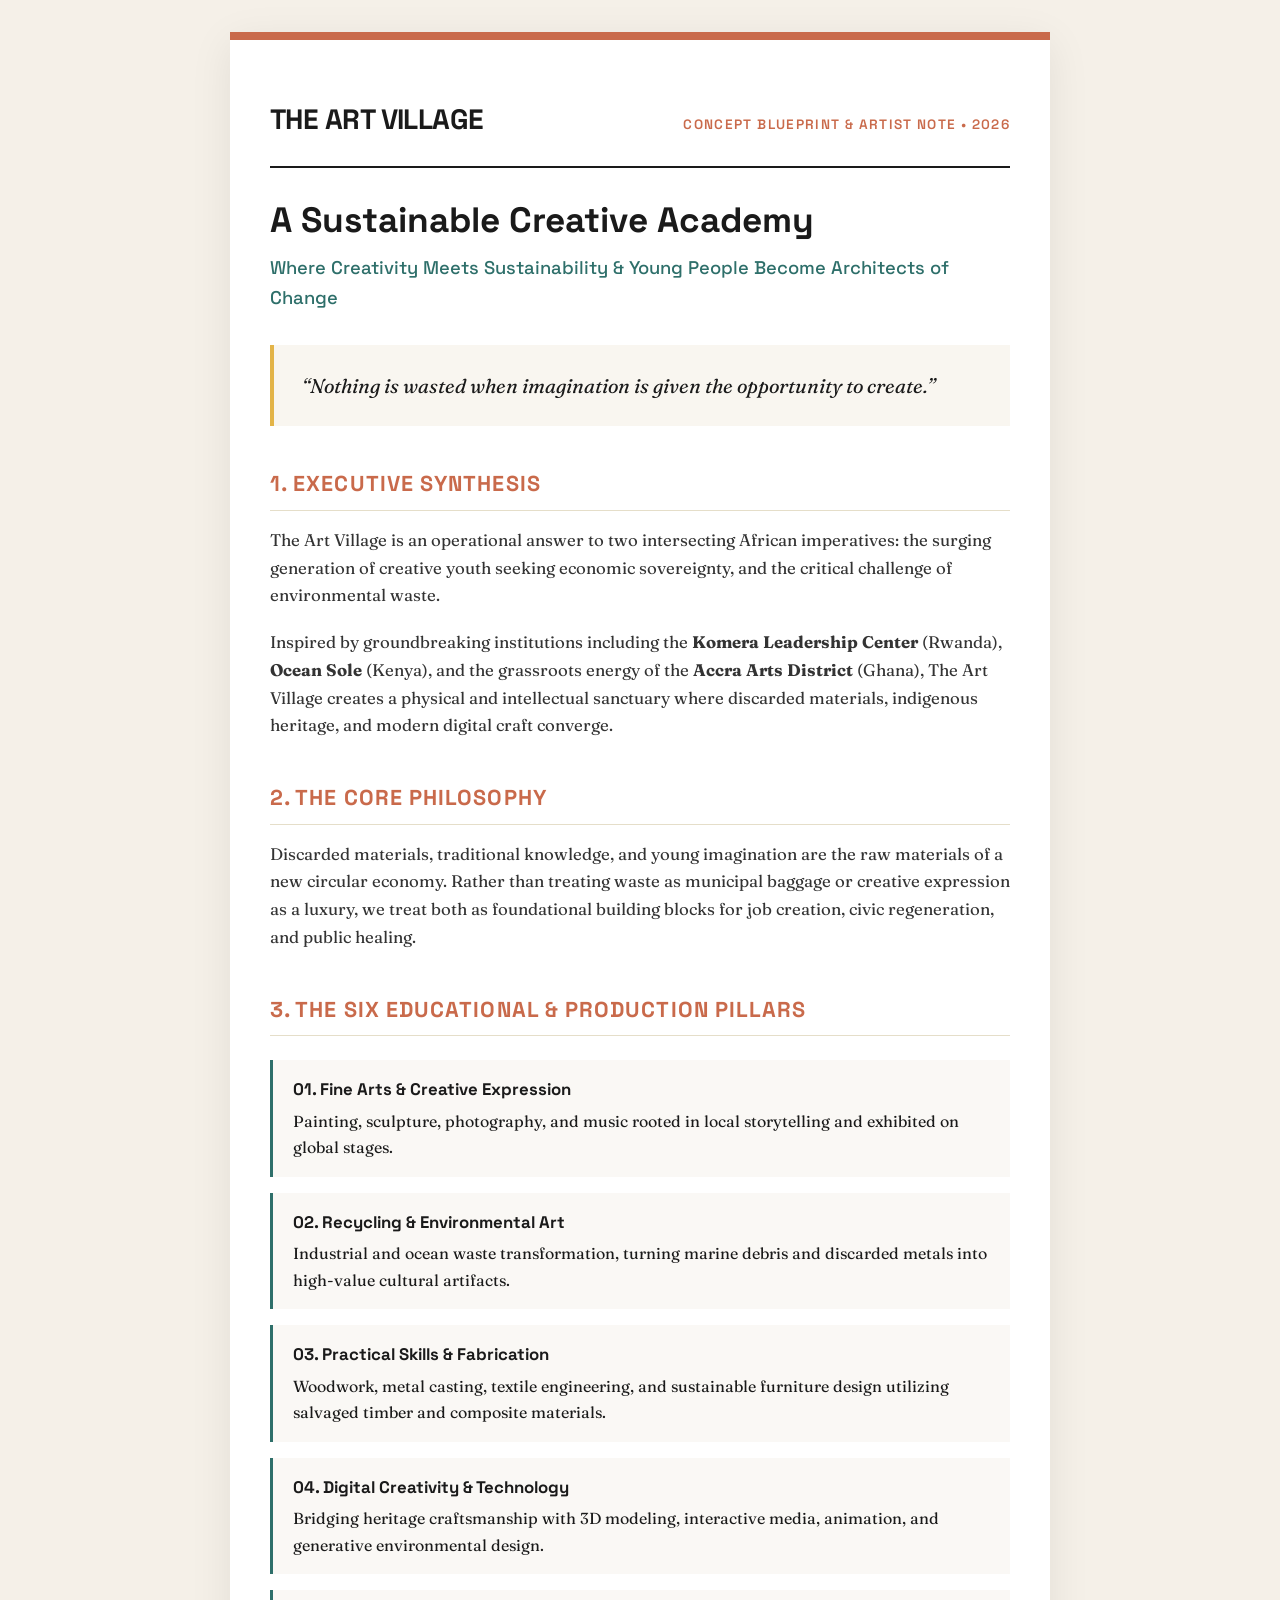
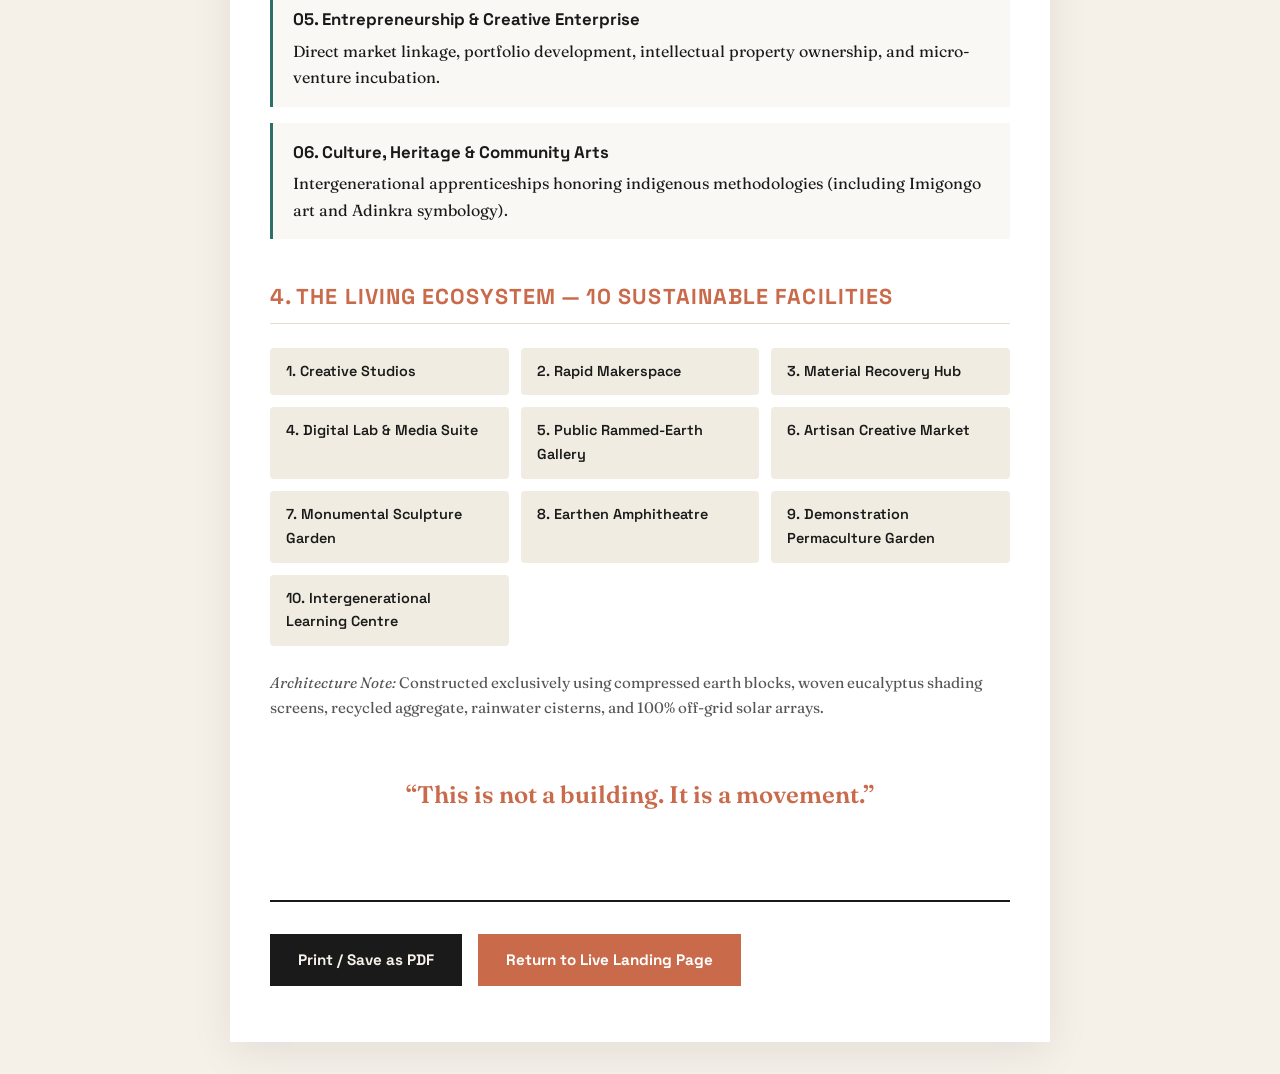
==== vision-document.html @ 187ff0a9 "Initial release: The Art Village landing page & photography system" ====
<!DOCTYPE html>
<html lang="en">
<head>
  <meta charset="UTF-8">
  <meta name="viewport" content="width=device-width, initial-scale=1.0">
  <title>The Art Village | Full Vision Document & Concept Note</title>
  <link rel="preconnect" href="https://fonts.googleapis.com">
  <link rel="preconnect" href="https://fonts.gstatic.com" crossorigin>
  <link href="https://fonts.googleapis.com/css2?family=Fraunces:ital,opsz,wght@0,9..144,300..900;1,9..144,300..900&family=Space+Grotesk:wght@400;500;600;700&display=swap" rel="stylesheet">
  <style>
    :root {
      --base: #1A1A1A;
      --surface: #242424;
      --terracotta: #C96A4B;
      --teal: #2E6F6A;
      --gold: #E3B448;
      --offwhite: #F5F0E8;
      --muted: #A8A29E;
      --charcoal-light: #3A3A3A;
    }
    * { box-sizing: border-box; margin: 0; padding: 0; }
    body {
      background-color: var(--offwhite);
      color: var(--base);
      font-family: 'Fraunces', serif;
      line-height: 1.65;
      padding: 2rem 1rem;
    }
    .paper {
      max-width: 820px;
      margin: 0 auto;
      background: #FFFFFF;
      padding: 3.5rem 2.5rem;
      box-shadow: 0 10px 40px rgba(0,0,0,0.08);
      border-top: 8px solid var(--terracotta);
    }
    @media (max-width: 600px) {
      .paper { padding: 2rem 1.25rem; }
    }
    .header-bar {
      display: flex;
      justify-content: space-between;
      align-items: baseline;
      border-bottom: 2px solid var(--base);
      padding-bottom: 1.5rem;
      margin-bottom: 2rem;
      flex-wrap: wrap;
      gap: 1rem;
    }
    .brand-title {
      font-family: 'Space Grotesk', sans-serif;
      font-size: 1.75rem;
      font-weight: 700;
      letter-spacing: -0.02em;
      color: var(--base);
    }
    .meta-tag {
      font-family: 'Space Grotesk', sans-serif;
      font-size: 0.85rem;
      text-transform: uppercase;
      letter-spacing: 0.1em;
      color: var(--terracotta);
      font-weight: 600;
    }
    h1 {
      font-family: 'Space Grotesk', sans-serif;
      font-size: 2.2rem;
      line-height: 1.15;
      margin-bottom: 0.75rem;
      color: var(--base);
    }
    .subtitle {
      font-family: 'Space Grotesk', sans-serif;
      font-size: 1.15rem;
      color: var(--teal);
      margin-bottom: 2rem;
      font-weight: 500;
    }
    .manifesto-box {
      background: #F9F6F0;
      border-left: 4px solid var(--gold);
      padding: 1.5rem 1.75rem;
      margin-bottom: 2.5rem;
      font-size: 1.25rem;
      font-style: italic;
      color: var(--base);
    }
    h2 {
      font-family: 'Space Grotesk', sans-serif;
      font-size: 1.35rem;
      text-transform: uppercase;
      letter-spacing: 0.05em;
      color: var(--terracotta);
      border-bottom: 1px solid #E5DEC9;
      padding-bottom: 0.5rem;
      margin-top: 2.5rem;
      margin-bottom: 1rem;
    }
    p {
      margin-bottom: 1.2rem;
      font-size: 1.05rem;
      color: #333333;
    }
    .pillar-list {
      display: grid;
      grid-template-columns: 1fr;
      gap: 1rem;
      margin: 1.5rem 0;
    }
    .pillar-item {
      padding: 1rem 1.25rem;
      background: #FAF8F5;
      border-left: 3px solid var(--teal);
    }
    .pillar-name {
      font-family: 'Space Grotesk', sans-serif;
      font-weight: 700;
      font-size: 1.05rem;
      color: var(--base);
      margin-bottom: 0.25rem;
    }
    .facilities-grid {
      display: grid;
      grid-template-columns: repeat(auto-fit, minmax(220px, 1fr));
      gap: 0.75rem;
      margin: 1.5rem 0;
    }
    .facility-badge {
      background: #F0ECE1;
      padding: 0.75rem 1rem;
      font-family: 'Space Grotesk', sans-serif;
      font-size: 0.9rem;
      font-weight: 600;
      color: var(--base);
      border-radius: 4px;
    }
    .callout-quote {
      text-align: center;
      padding: 2.5rem 1.5rem;
      font-size: 1.5rem;
      font-weight: 600;
      color: var(--terracotta);
      line-height: 1.35;
    }
    .actions {
      display: flex;
      gap: 1rem;
      margin-top: 3rem;
      padding-top: 2rem;
      border-top: 2px solid var(--base);
      flex-wrap: wrap;
    }
    .btn {
      display: inline-block;
      padding: 0.85rem 1.75rem;
      font-family: 'Space Grotesk', sans-serif;
      font-size: 0.95rem;
      font-weight: 700;
      text-decoration: none;
      cursor: pointer;
      border: none;
      transition: all 0.2s;
    }
    .btn-primary {
      background: var(--base);
      color: var(--offwhite);
    }
    .btn-secondary {
      background: var(--terracotta);
      color: #FFFFFF;
    }
    @media print {
      body { background: #FFFFFF; padding: 0; }
      .paper { box-shadow: none; border-top: none; padding: 0; }
      .actions { display: none; }
    }
  </style>
</head>
<body>
  <div class="paper">
    <div class="header-bar">
      <div class="brand-title">THE ART VILLAGE</div>
      <div class="meta-tag">Concept Blueprint & Artist Note • 2026</div>
    </div>

    <h1>A Sustainable Creative Academy</h1>
    <div class="subtitle">Where Creativity Meets Sustainability & Young People Become Architects of Change</div>

    <div class="manifesto-box">
      “Nothing is wasted when imagination is given the opportunity to create.”
    </div>

    <h2>1. Executive Synthesis</h2>
    <p>
      The Art Village is an operational answer to two intersecting African imperatives: the surging generation of creative youth seeking economic sovereignty, and the critical challenge of environmental waste. 
    </p>
    <p>
      Inspired by groundbreaking institutions including the <strong>Komera Leadership Center</strong> (Rwanda), <strong>Ocean Sole</strong> (Kenya), and the grassroots energy of the <strong>Accra Arts District</strong> (Ghana), The Art Village creates a physical and intellectual sanctuary where discarded materials, indigenous heritage, and modern digital craft converge.
    </p>

    <h2>2. The Core Philosophy</h2>
    <p>
      Discarded materials, traditional knowledge, and young imagination are the raw materials of a new circular economy. Rather than treating waste as municipal baggage or creative expression as a luxury, we treat both as foundational building blocks for job creation, civic regeneration, and public healing.
    </p>

    <h2>3. The Six Educational & Production Pillars</h2>
    <div class="pillar-list">
      <div class="pillar-item">
        <div class="pillar-name">01. Fine Arts & Creative Expression</div>
        Painting, sculpture, photography, and music rooted in local storytelling and exhibited on global stages.
      </div>
      <div class="pillar-item">
        <div class="pillar-name">02. Recycling & Environmental Art</div>
        Industrial and ocean waste transformation, turning marine debris and discarded metals into high-value cultural artifacts.
      </div>
      <div class="pillar-item">
        <div class="pillar-name">03. Practical Skills & Fabrication</div>
        Woodwork, metal casting, textile engineering, and sustainable furniture design utilizing salvaged timber and composite materials.
      </div>
      <div class="pillar-item">
        <div class="pillar-name">04. Digital Creativity & Technology</div>
        Bridging heritage craftsmanship with 3D modeling, interactive media, animation, and generative environmental design.
      </div>
      <div class="pillar-item">
        <div class="pillar-name">05. Entrepreneurship & Creative Enterprise</div>
        Direct market linkage, portfolio development, intellectual property ownership, and micro-venture incubation.
      </div>
      <div class="pillar-item">
        <div class="pillar-name">06. Culture, Heritage & Community Arts</div>
        Intergenerational apprenticeships honoring indigenous methodologies (including Imigongo art and Adinkra symbology).
      </div>
    </div>

    <h2>4. The Living Ecosystem — 10 Sustainable Facilities</h2>
    <div class="facilities-grid">
      <div class="facility-badge">1. Creative Studios</div>
      <div class="facility-badge">2. Rapid Makerspace</div>
      <div class="facility-badge">3. Material Recovery Hub</div>
      <div class="facility-badge">4. Digital Lab & Media Suite</div>
      <div class="facility-badge">5. Public Rammed-Earth Gallery</div>
      <div class="facility-badge">6. Artisan Creative Market</div>
      <div class="facility-badge">7. Monumental Sculpture Garden</div>
      <div class="facility-badge">8. Earthen Amphitheatre</div>
      <div class="facility-badge">9. Demonstration Permaculture Garden</div>
      <div class="facility-badge">10. Intergenerational Learning Centre</div>
    </div>
    <p style="font-size: 0.95rem; color: #555; margin-top: 0.5rem;">
      <em>Architecture Note:</em> Constructed exclusively using compressed earth blocks, woven eucalyptus shading screens, recycled aggregate, rainwater cisterns, and 100% off-grid solar arrays.
    </p>

    <div class="callout-quote">
      “This is not a building. It is a movement.”
    </div>

    <div class="actions">
      <button class="btn btn-primary" onclick="window.print()">Print / Save as PDF</button>
      <a class="btn btn-secondary" href="index.html">Return to Live Landing Page</a>
    </div>
  </div>
</body>
</html>
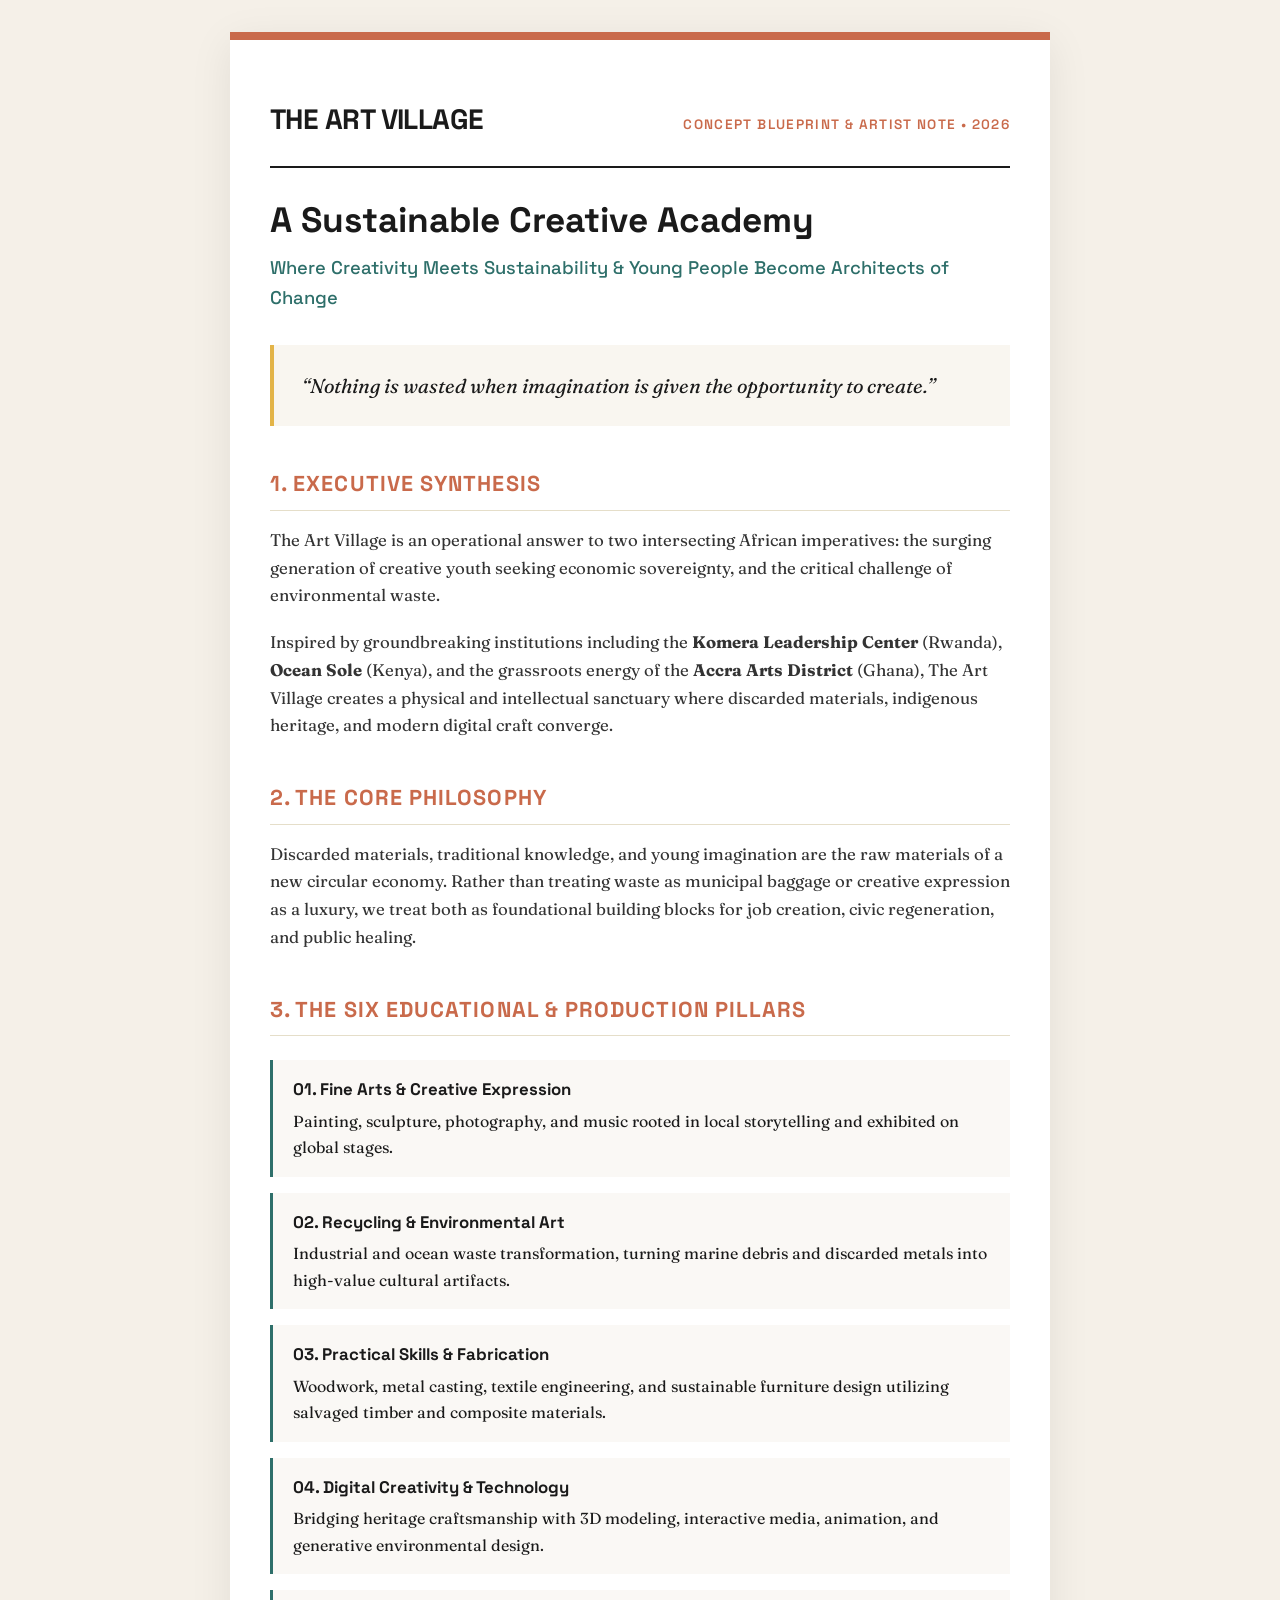
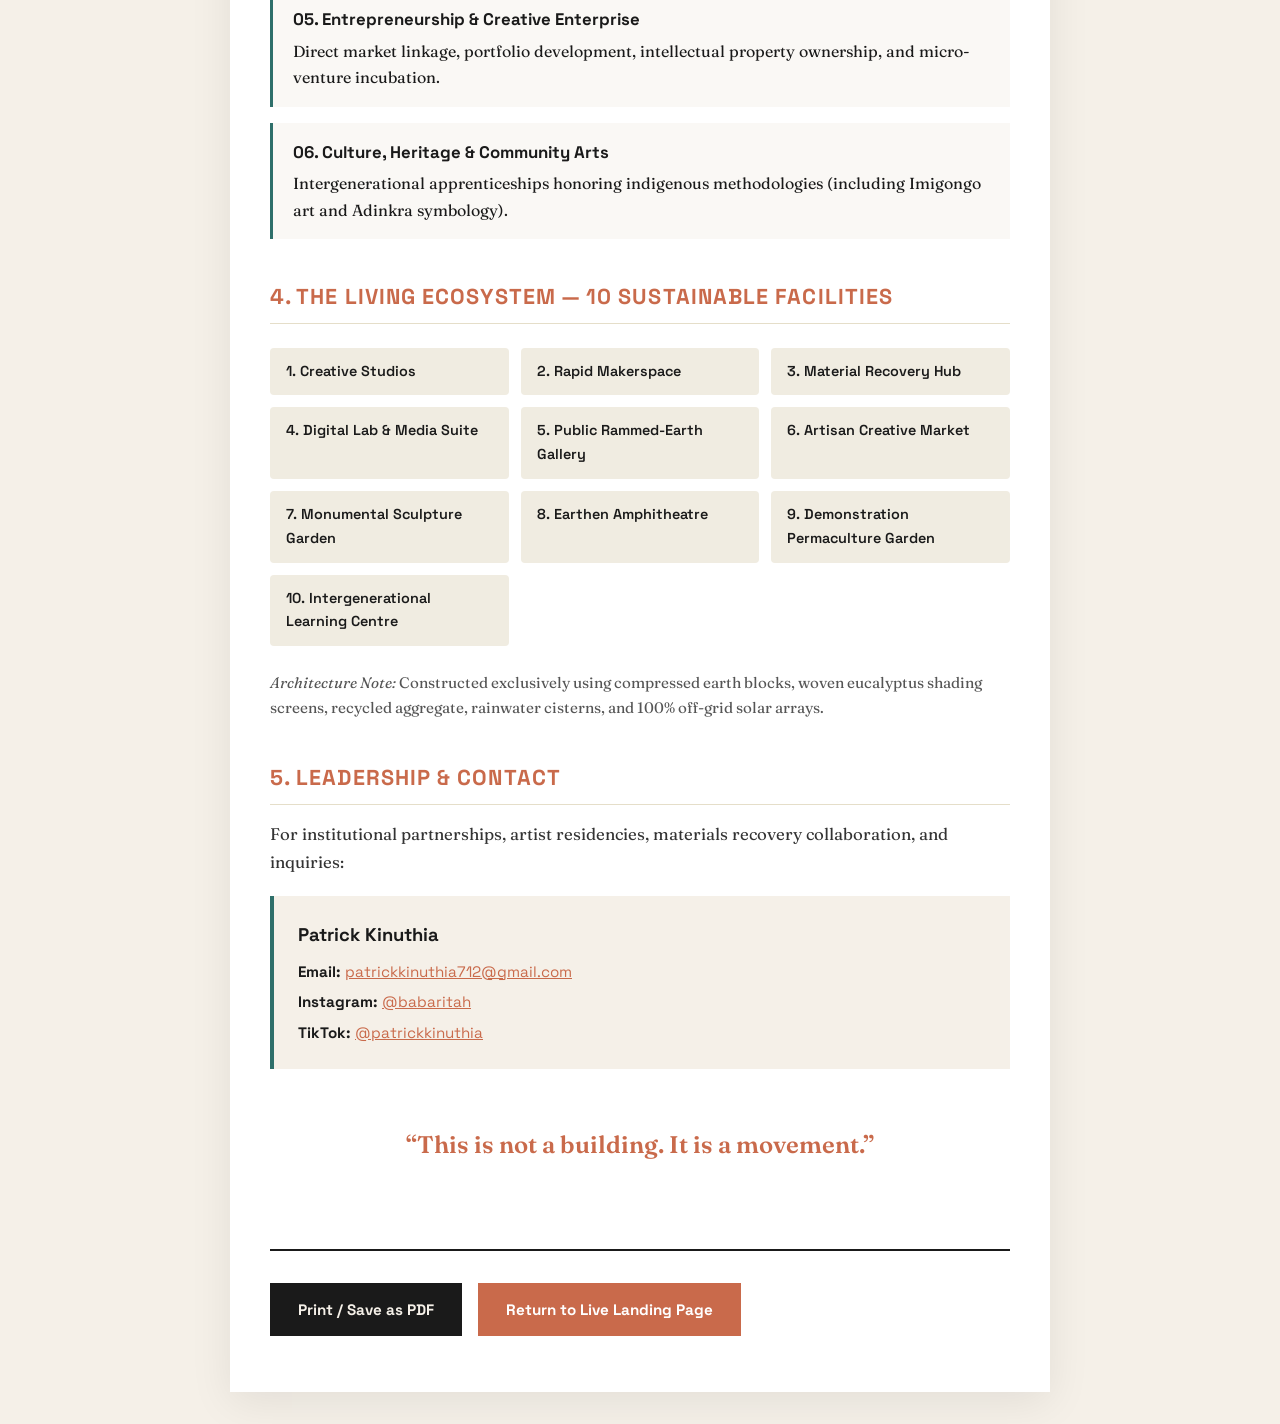
==== commit 75880d3f: "Complete release: African Art Village landing page, photo system & docs" ====
--- a/vision-document.html
+++ b/vision-document.html
@@ -248,6 +248,23 @@
       <em>Architecture Note:</em> Constructed exclusively using compressed earth blocks, woven eucalyptus shading screens, recycled aggregate, rainwater cisterns, and 100% off-grid solar arrays.
     </p>
 
+    <h2>5. Leadership & Contact</h2>
+    <p>
+      For institutional partnerships, artist residencies, materials recovery collaboration, and inquiries:
+    </p>
+    <div style="background: var(--offwhite); padding: 1.5rem; border-left: 4px solid var(--teal); margin: 1.25rem 0; font-family: 'Space Grotesk', sans-serif;">
+      <div style="font-size: 1.15rem; font-weight: 700; color: var(--base); margin-bottom: 0.5rem;">Patrick Kinuthia</div>
+      <div style="font-size: 0.95rem; margin-bottom: 0.35rem;">
+        <strong>Email:</strong> <a href="mailto:patrickkinuthia712@gmail.com" style="color: var(--terracotta); text-decoration: underline;">patrickkinuthia712@gmail.com</a>
+      </div>
+      <div style="font-size: 0.95rem; margin-bottom: 0.35rem;">
+        <strong>Instagram:</strong> <a href="https://www.instagram.com/babaritah" target="_blank" rel="noopener noreferrer" style="color: var(--terracotta); text-decoration: underline;">@babaritah</a>
+      </div>
+      <div style="font-size: 0.95rem;">
+        <strong>TikTok:</strong> <a href="https://www.tiktok.com/@patrickkinuthia" target="_blank" rel="noopener noreferrer" style="color: var(--terracotta); text-decoration: underline;">@patrickkinuthia</a>
+      </div>
+    </div>
+
     <div class="callout-quote">
       “This is not a building. It is a movement.”
     </div>
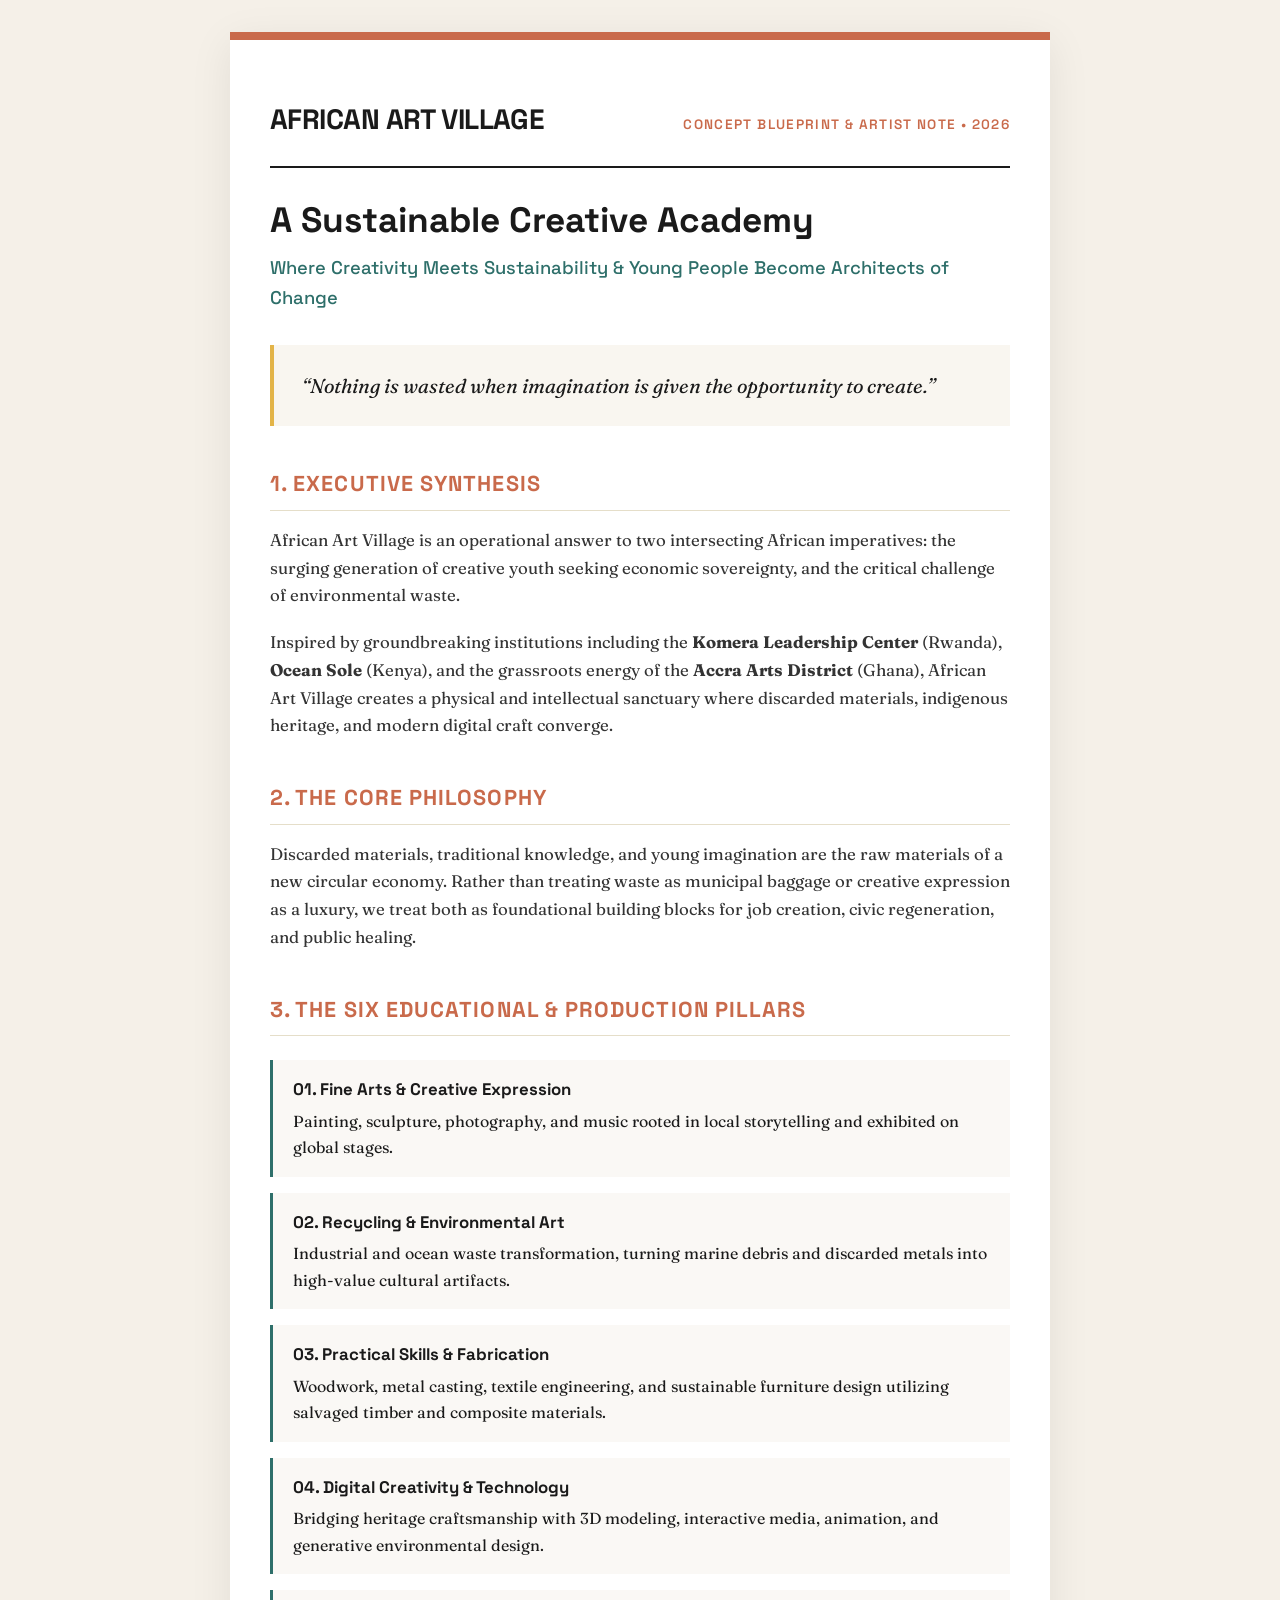
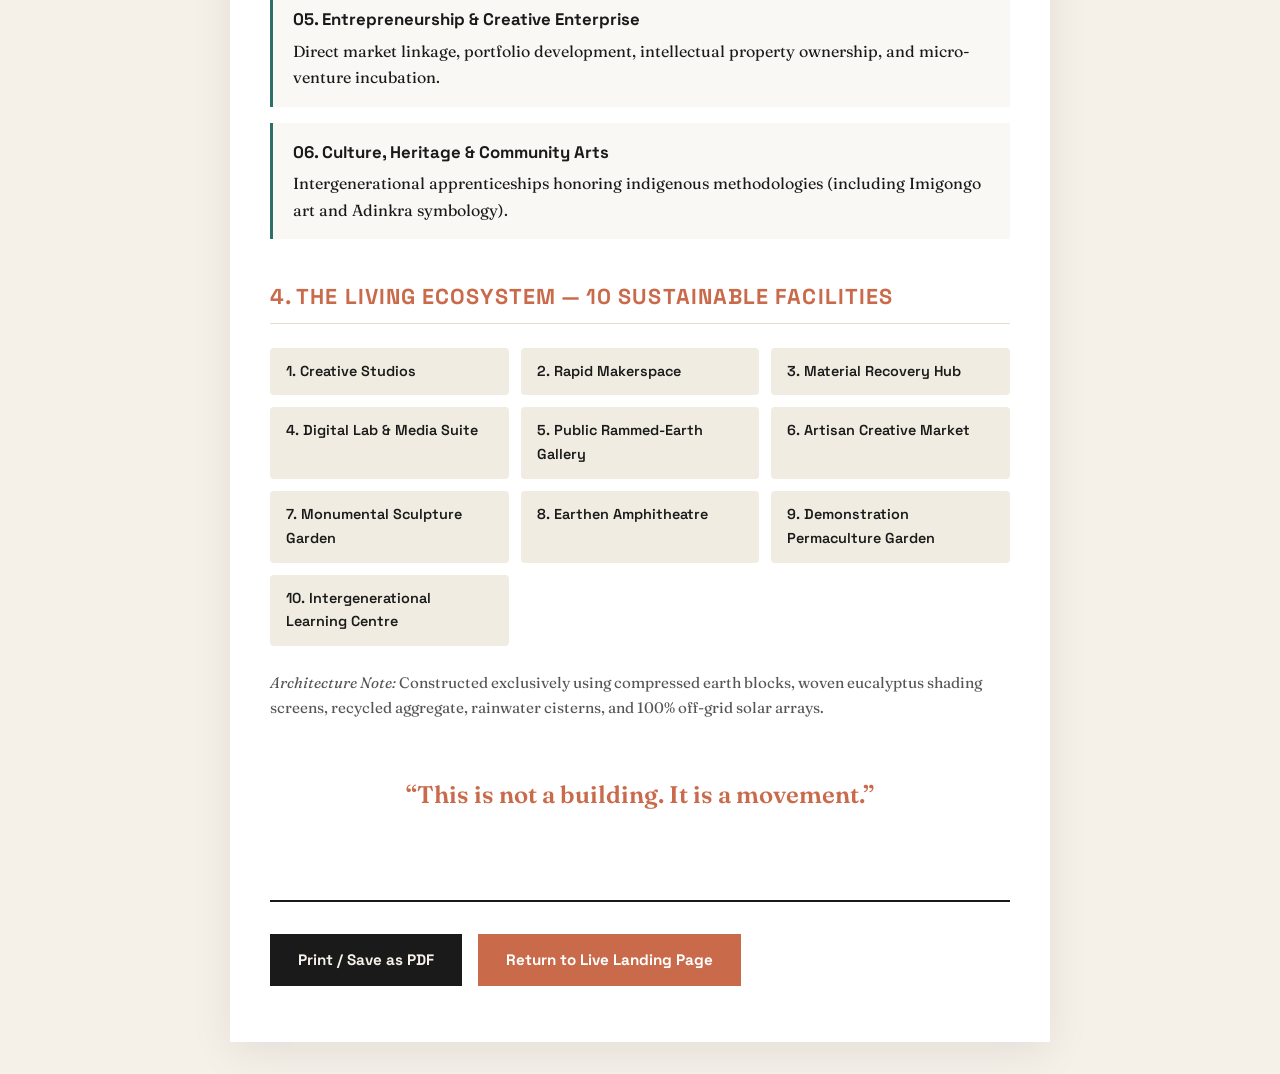
==== commit d591a493: "Rename application brand to AFRICAN ART VILLAGE" ====
--- a/vision-document.html
+++ b/vision-document.html
@@ -3,7 +3,7 @@
 <head>
   <meta charset="UTF-8">
   <meta name="viewport" content="width=device-width, initial-scale=1.0">
-  <title>The Art Village | Full Vision Document & Concept Note</title>
+  <title>African Art Village | Full Vision Document & Concept Note</title>
   <link rel="preconnect" href="https://fonts.googleapis.com">
   <link rel="preconnect" href="https://fonts.gstatic.com" crossorigin>
   <link href="https://fonts.googleapis.com/css2?family=Fraunces:ital,opsz,wght@0,9..144,300..900;1,9..144,300..900&family=Space+Grotesk:wght@400;500;600;700&display=swap" rel="stylesheet">
@@ -179,7 +179,7 @@
 <body>
   <div class="paper">
     <div class="header-bar">
-      <div class="brand-title">THE ART VILLAGE</div>
+      <div class="brand-title">AFRICAN ART VILLAGE</div>
       <div class="meta-tag">Concept Blueprint & Artist Note • 2026</div>
     </div>
 
@@ -192,10 +192,10 @@
 
     <h2>1. Executive Synthesis</h2>
     <p>
-      The Art Village is an operational answer to two intersecting African imperatives: the surging generation of creative youth seeking economic sovereignty, and the critical challenge of environmental waste. 
+      African Art Village is an operational answer to two intersecting African imperatives: the surging generation of creative youth seeking economic sovereignty, and the critical challenge of environmental waste. 
     </p>
     <p>
-      Inspired by groundbreaking institutions including the <strong>Komera Leadership Center</strong> (Rwanda), <strong>Ocean Sole</strong> (Kenya), and the grassroots energy of the <strong>Accra Arts District</strong> (Ghana), The Art Village creates a physical and intellectual sanctuary where discarded materials, indigenous heritage, and modern digital craft converge.
+      Inspired by groundbreaking institutions including the <strong>Komera Leadership Center</strong> (Rwanda), <strong>Ocean Sole</strong> (Kenya), and the grassroots energy of the <strong>Accra Arts District</strong> (Ghana), African Art Village creates a physical and intellectual sanctuary where discarded materials, indigenous heritage, and modern digital craft converge.
     </p>
 
     <h2>2. The Core Philosophy</h2>
@@ -248,23 +248,6 @@
       <em>Architecture Note:</em> Constructed exclusively using compressed earth blocks, woven eucalyptus shading screens, recycled aggregate, rainwater cisterns, and 100% off-grid solar arrays.
     </p>
 
-    <h2>5. Leadership & Contact</h2>
-    <p>
-      For institutional partnerships, artist residencies, materials recovery collaboration, and inquiries:
-    </p>
-    <div style="background: var(--offwhite); padding: 1.5rem; border-left: 4px solid var(--teal); margin: 1.25rem 0; font-family: 'Space Grotesk', sans-serif;">
-      <div style="font-size: 1.15rem; font-weight: 700; color: var(--base); margin-bottom: 0.5rem;">Patrick Kinuthia</div>
-      <div style="font-size: 0.95rem; margin-bottom: 0.35rem;">
-        <strong>Email:</strong> <a href="mailto:patrickkinuthia712@gmail.com" style="color: var(--terracotta); text-decoration: underline;">patrickkinuthia712@gmail.com</a>
-      </div>
-      <div style="font-size: 0.95rem; margin-bottom: 0.35rem;">
-        <strong>Instagram:</strong> <a href="https://www.instagram.com/babaritah" target="_blank" rel="noopener noreferrer" style="color: var(--terracotta); text-decoration: underline;">@babaritah</a>
-      </div>
-      <div style="font-size: 0.95rem;">
-        <strong>TikTok:</strong> <a href="https://www.tiktok.com/@patrickkinuthia" target="_blank" rel="noopener noreferrer" style="color: var(--terracotta); text-decoration: underline;">@patrickkinuthia</a>
-      </div>
-    </div>
-
     <div class="callout-quote">
       “This is not a building. It is a movement.”
     </div>
